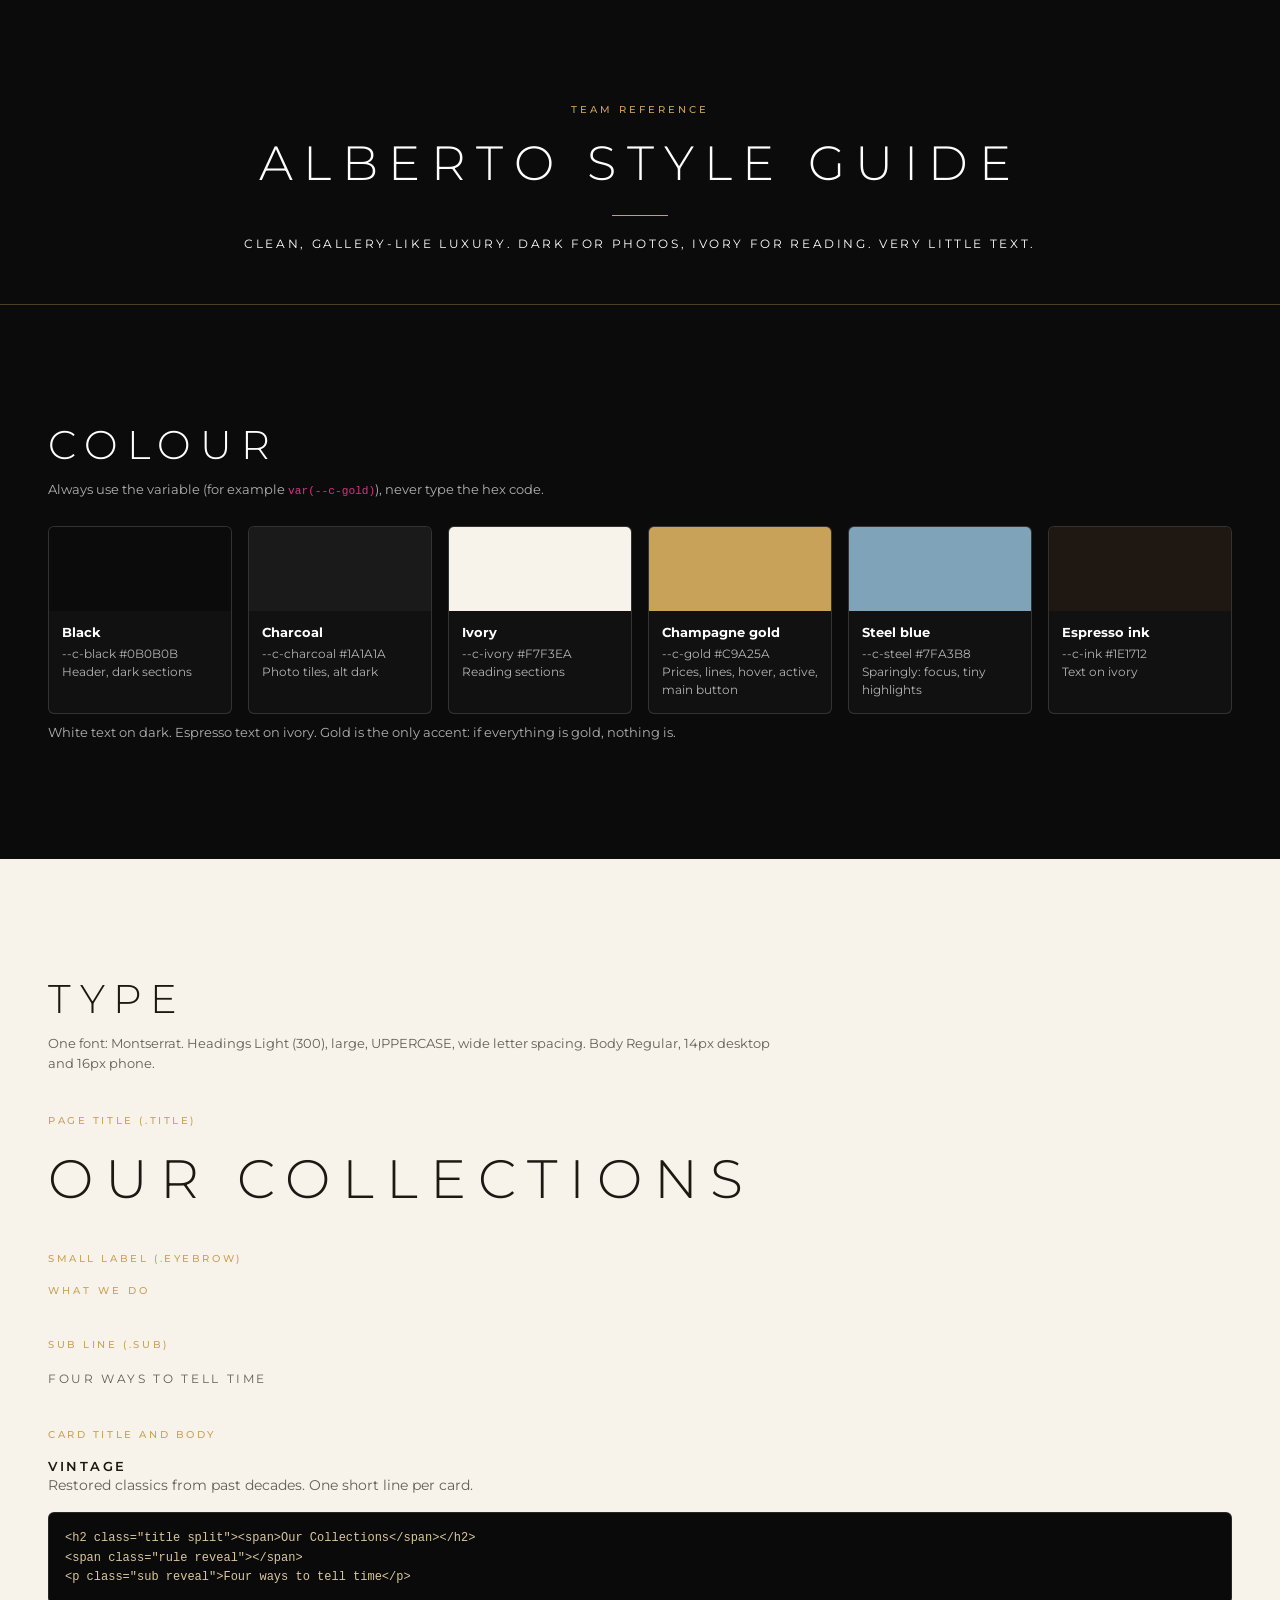
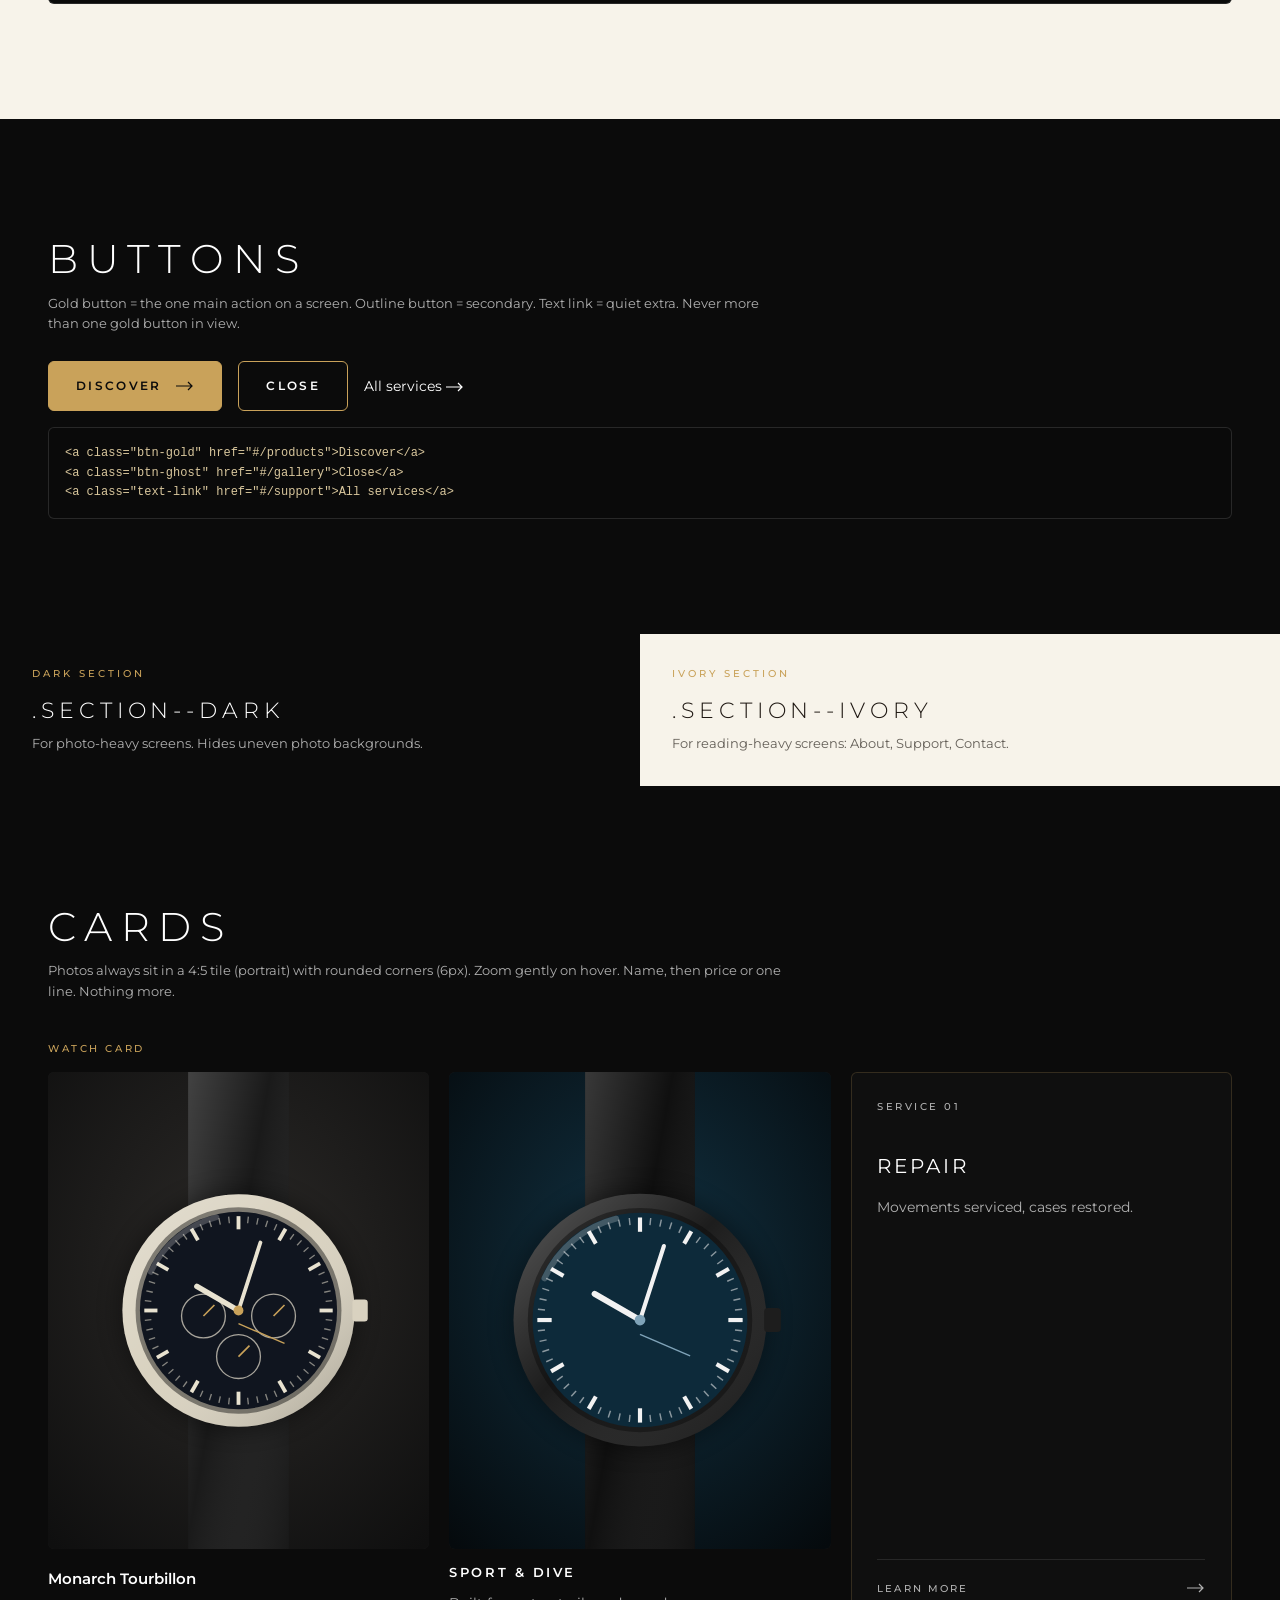
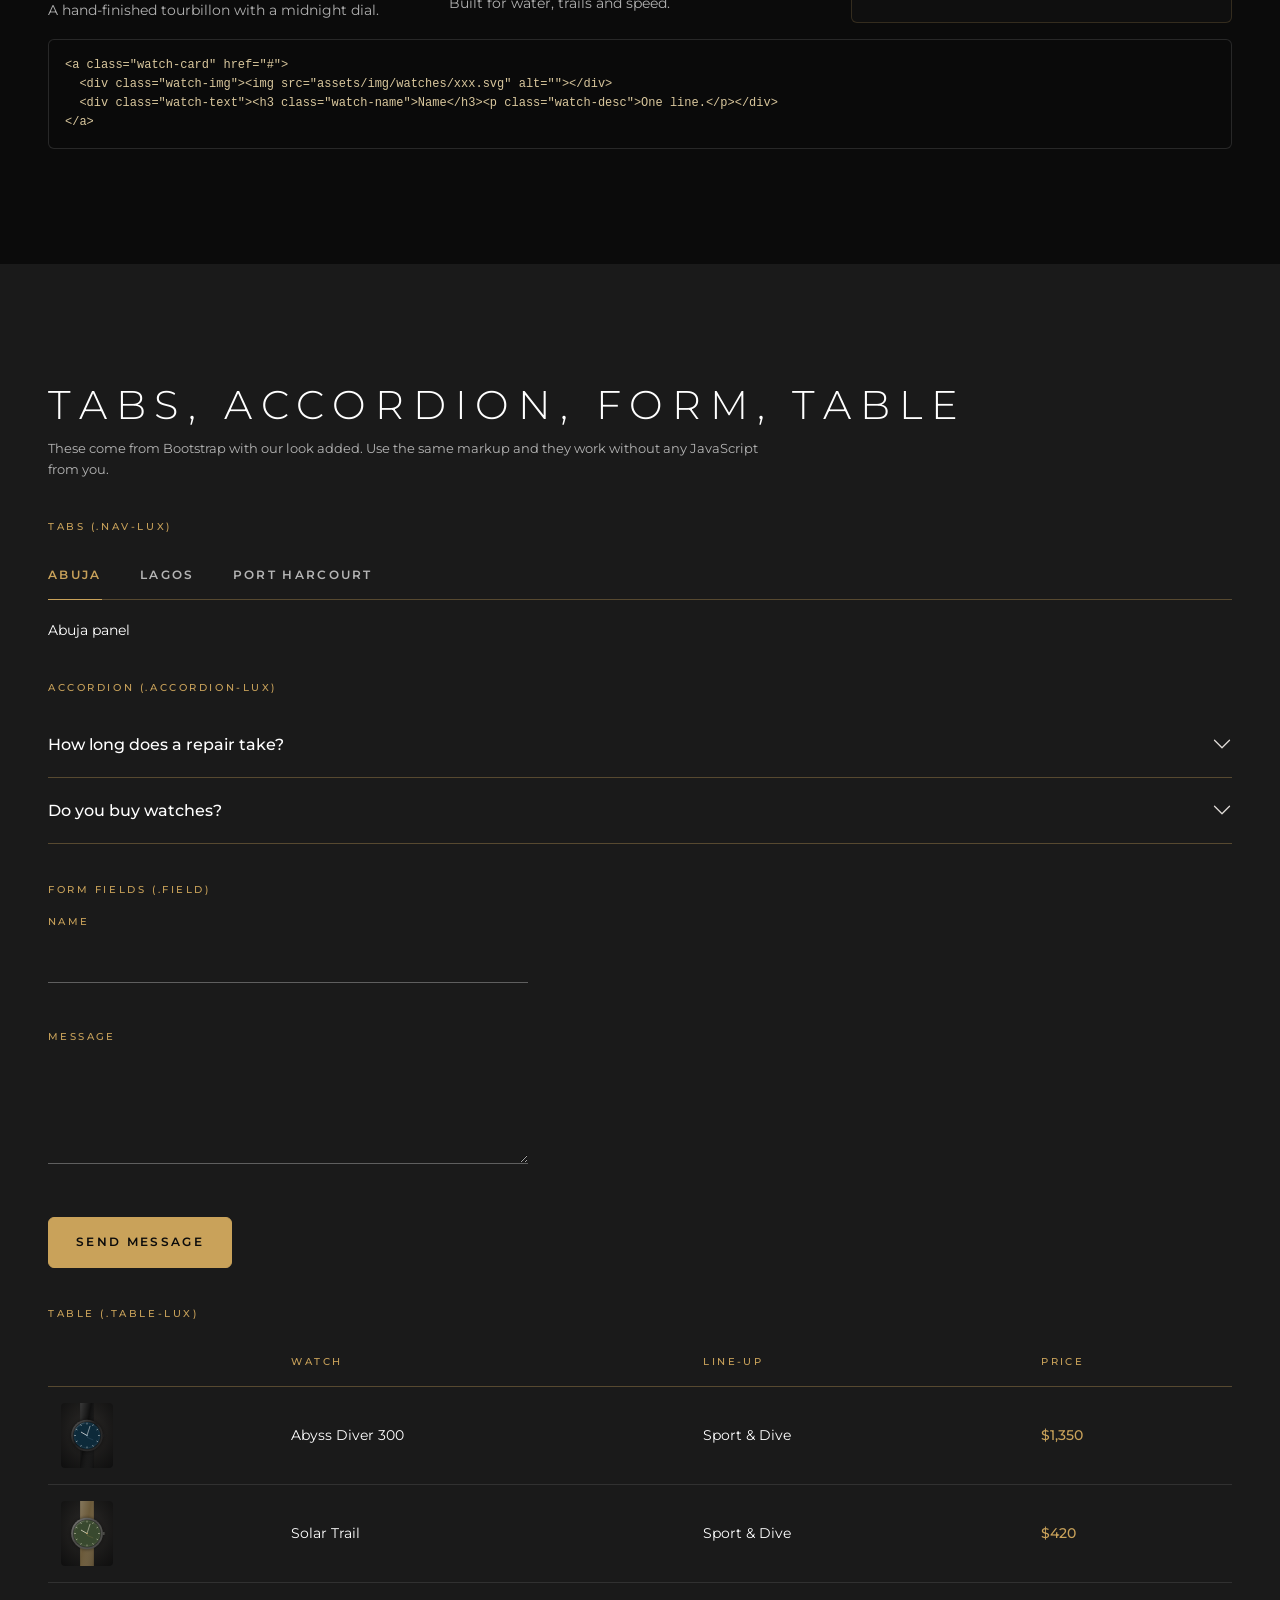
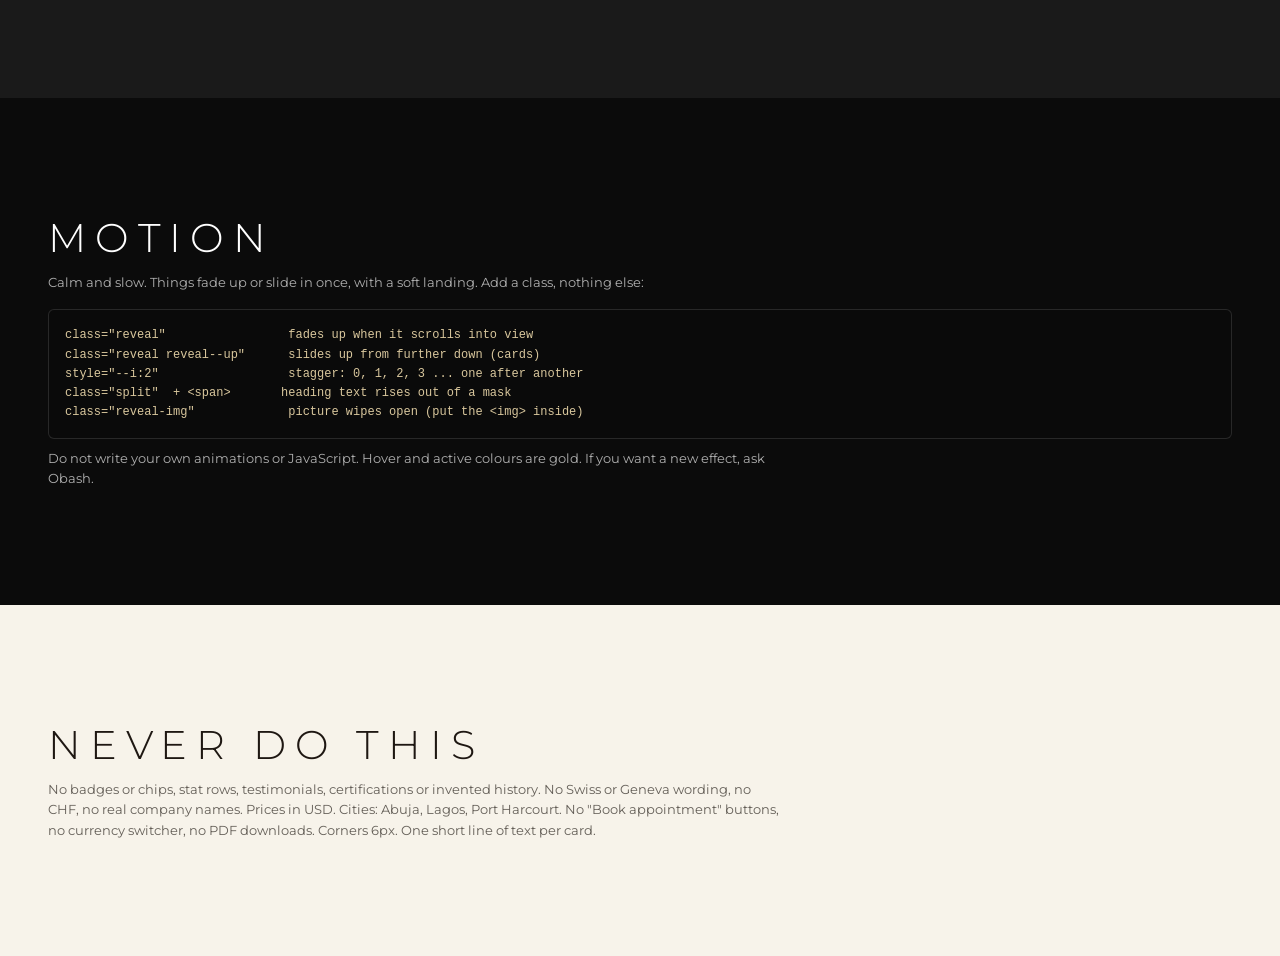
==== docs/style-guide.html @ 1c9dc064 "Alberto Watch Company: Home, shell, shared components, team kit Smart Watches removed; Collections s" ====
<!DOCTYPE html>
<html lang="en">
<head>
  <meta charset="utf-8">
  <meta name="viewport" content="width=device-width, initial-scale=1">
  <title>Alberto Style Guide</title>
  <script>document.documentElement.classList.add('js');</script>
  <link rel="stylesheet" href="../css/vendor.bootstrap.min.css">
  <link rel="stylesheet" href="../css/tokens.css">
  <link rel="stylesheet" href="../css/base.css">
  <link rel="stylesheet" href="../css/shell.css">
  <link rel="stylesheet" href="../css/components.css">
  <link rel="stylesheet" href="../css/home.css">
  <style>
    body { padding: 0; }
    .sg-note { font-size: .8rem; color: var(--c-muted-dark); margin-top: .6rem; max-width: 46rem; }
    .section--ivory .sg-note { color: var(--c-muted-light); }
    .sg-label { font-size: .62rem; letter-spacing: .26em; text-transform: uppercase; color: var(--c-gold); font-weight: 500; margin: 2.4rem 0 1rem; }
    .sg-swatches { display: grid; grid-template-columns: repeat(auto-fill, minmax(170px, 1fr)); gap: 1rem; }
    .sg-sw { border-radius: var(--radius); overflow: hidden; border: 1px solid rgba(255,255,255,.14); background: #111; }
    .sg-sw i { display: block; height: 84px; }
    .sg-sw b { display: block; padding: .7rem .8rem 0; font-size: .8rem; }
    .sg-sw span { display: block; padding: .1rem .8rem .8rem; font-size: .72rem; color: var(--c-muted-dark); }
    .sg-row { display: flex; flex-wrap: wrap; gap: 1rem; align-items: center; }
    .sg-grid3 { display: grid; grid-template-columns: repeat(auto-fit, minmax(240px, 1fr)); gap: 1.25rem; }
    pre { margin: 1rem 0 0; padding: 1rem; background: #0a0a0a; border: 1px solid rgba(255,255,255,.12); border-radius: var(--radius); color: #d9c79d; font-size: .75rem; overflow-x: auto; line-height: 1.6; }
    .sg-two { display: grid; grid-template-columns: 1fr 1fr; gap: 0; }
    @media (max-width: 767.98px) { .sg-two { grid-template-columns: 1fr; } }
    .sg-two > div { padding: 2rem; }
  </style>
</head>
<body>

<section class="page-head">
  <p class="eyebrow">Team reference</p>
  <h1 class="title">Alberto Style Guide</h1>
  <span class="rule"></span>
  <p class="sub">Clean, gallery-like luxury. Dark for photos, ivory for reading. Very little text.</p>
</section>

<!-- COLOUR -->
<section class="section section--dark">
  <div class="wrap">
    <h2 class="title">Colour</h2>
    <p class="sg-note">Always use the variable (for example <code>var(--c-gold)</code>), never type the hex code.</p>
    <div class="sg-swatches" style="margin-top:1.6rem">
      <div class="sg-sw"><i style="background:#0B0B0B"></i><b>Black</b><span>--c-black #0B0B0B<br>Header, dark sections</span></div>
      <div class="sg-sw"><i style="background:#1A1A1A"></i><b>Charcoal</b><span>--c-charcoal #1A1A1A<br>Photo tiles, alt dark</span></div>
      <div class="sg-sw"><i style="background:#F7F3EA"></i><b>Ivory</b><span>--c-ivory #F7F3EA<br>Reading sections</span></div>
      <div class="sg-sw"><i style="background:#C9A25A"></i><b>Champagne gold</b><span>--c-gold #C9A25A<br>Prices, lines, hover, active, main button</span></div>
      <div class="sg-sw"><i style="background:#7FA3B8"></i><b>Steel blue</b><span>--c-steel #7FA3B8<br>Sparingly: focus, tiny highlights</span></div>
      <div class="sg-sw"><i style="background:#1E1712"></i><b>Espresso ink</b><span>--c-ink #1E1712<br>Text on ivory</span></div>
    </div>
    <p class="sg-note">White text on dark. Espresso text on ivory. Gold is the only accent: if everything is gold, nothing is.</p>
  </div>
</section>

<!-- TYPE -->
<section class="section section--ivory">
  <div class="wrap">
    <h2 class="title">Type</h2>
    <p class="sg-note">One font: Montserrat. Headings Light (300), large, UPPERCASE, wide letter spacing. Body Regular, 14px desktop and 16px phone.</p>
    <div class="sg-label">Page title (.title)</div>
    <h1 class="title" style="font-size:clamp(2rem,5vw,3.4rem)">Our Collections</h1>
    <div class="sg-label">Small label (.eyebrow)</div>
    <p class="eyebrow">What we do</p>
    <div class="sg-label">Sub line (.sub)</div>
    <p class="sub" style="margin:0">Four ways to tell time</p>
    <div class="sg-label">Card title and body</div>
    <h3 style="font-size:.8rem;font-weight:600;letter-spacing:.2em;text-transform:uppercase">Vintage</h3>
    <p style="color:var(--c-muted-light)">Restored classics from past decades. One short line per card.</p>
    <pre>&lt;h2 class="title split"&gt;&lt;span&gt;Our Collections&lt;/span&gt;&lt;/h2&gt;
&lt;span class="rule reveal"&gt;&lt;/span&gt;
&lt;p class="sub reveal"&gt;Four ways to tell time&lt;/p&gt;</pre>
  </div>
</section>

<!-- BUTTONS -->
<section class="section section--dark">
  <div class="wrap">
    <h2 class="title">Buttons</h2>
    <p class="sg-note">Gold button = the one main action on a screen. Outline button = secondary. Text link = quiet extra. Never more than one gold button in view.</p>
    <div class="sg-row" style="margin-top:1.6rem">
      <a class="btn-gold" href="#">Discover <svg viewBox="0 0 18 10" fill="none" stroke="currentColor" stroke-width="1.2"><path d="M0 5h16M12 1l4 4-4 4"/></svg></a>
      <a class="btn-ghost" href="#">Close</a>
      <a class="text-link" href="#" style="margin-top:0">All services <svg width="18" height="10" viewBox="0 0 18 10" fill="none" stroke="currentColor" stroke-width="1.2"><path d="M0 5h16M12 1l4 4-4 4"/></svg></a>
    </div>
    <pre>&lt;a class="btn-gold" href="#/products"&gt;Discover&lt;/a&gt;
&lt;a class="btn-ghost" href="#/gallery"&gt;Close&lt;/a&gt;
&lt;a class="text-link" href="#/support"&gt;All services&lt;/a&gt;</pre>
  </div>
</section>

<!-- SECTIONS -->
<section class="section--dark">
  <div class="sg-two">
    <div style="background:var(--c-black)"><p class="eyebrow">Dark section</p><h3 class="title" style="font-size:1.4rem">.section--dark</h3><p class="sg-note">For photo-heavy screens. Hides uneven photo backgrounds.</p></div>
    <div style="background:var(--c-ivory);color:var(--c-ink)"><p class="eyebrow">Ivory section</p><h3 class="title" style="font-size:1.4rem">.section--ivory</h3><p class="sg-note" style="color:var(--c-muted-light)">For reading-heavy screens: About, Support, Contact.</p></div>
  </div>
</section>

<!-- CARDS -->
<section class="section section--dark">
  <div class="wrap">
    <h2 class="title">Cards</h2>
    <p class="sg-note">Photos always sit in a 4:5 tile (portrait) with rounded corners (6px). Zoom gently on hover. Name, then price or one line. Nothing more.</p>
    <div class="sg-label">Watch card</div>
    <div class="sg-grid3">
      <a class="watch-card" href="#"><div class="watch-img"><img src="../assets/img/watches/monarch-tourbillon.svg" alt=""></div><div class="watch-text"><h3 class="watch-name">Monarch Tourbillon</h3><p class="watch-desc">A hand-finished tourbillon with a midnight dial.</p></div></a>
      <a class="coll-card" href="#" style="opacity:1"><div class="coll-img"><img src="../assets/img/collections/sport.svg" alt=""></div><h3>Sport &amp; Dive</h3><p>Built for water, trails and speed.</p></a>
      <a class="svc-card" href="#" style="min-height:0"><div class="svc-top"><span>Service 01</span></div><h3>Repair</h3><p>Movements serviced, cases restored.</p><div class="svc-foot"><span>Learn more</span><svg viewBox="0 0 18 10" fill="none" stroke="currentColor" stroke-width="1.2"><path d="M0 5h16M12 1l4 4-4 4"/></svg></div></a>
    </div>
    <pre>&lt;a class="watch-card" href="#"&gt;
  &lt;div class="watch-img"&gt;&lt;img src="assets/img/watches/xxx.svg" alt=""&gt;&lt;/div&gt;
  &lt;div class="watch-text"&gt;&lt;h3 class="watch-name"&gt;Name&lt;/h3&gt;&lt;p class="watch-desc"&gt;One line.&lt;/p&gt;&lt;/div&gt;
&lt;/a&gt;</pre>
  </div>
</section>

<!-- COMPONENTS -->
<section class="section section--charcoal">
  <div class="wrap">
    <h2 class="title">Tabs, accordion, form, table</h2>
    <p class="sg-note">These come from Bootstrap with our look added. Use the same markup and they work without any JavaScript from you.</p>

    <div class="sg-label">Tabs (.nav-lux)</div>
    <ul class="nav nav-lux" role="tablist">
      <li><button class="nav-link active" data-bs-toggle="tab" data-bs-target="#t1" type="button">Abuja</button></li>
      <li><button class="nav-link" data-bs-toggle="tab" data-bs-target="#t2" type="button">Lagos</button></li>
      <li><button class="nav-link" data-bs-toggle="tab" data-bs-target="#t3" type="button">Port Harcourt</button></li>
    </ul>
    <div class="tab-content" style="padding-top:1.2rem">
      <div class="tab-pane fade show active" id="t1">Abuja panel</div><div class="tab-pane fade" id="t2">Lagos panel</div><div class="tab-pane fade" id="t3">Port Harcourt panel</div>
    </div>

    <div class="sg-label">Accordion (.accordion-lux)</div>
    <div class="accordion accordion-lux" id="faq">
      <div class="accordion-item"><h3 class="accordion-header"><button class="accordion-button collapsed" type="button" data-bs-toggle="collapse" data-bs-target="#q1">How long does a repair take?</button></h3>
        <div id="q1" class="accordion-collapse collapse" data-bs-parent="#faq"><div class="accordion-body">Plain, short answer here.</div></div></div>
      <div class="accordion-item"><h3 class="accordion-header"><button class="accordion-button collapsed" type="button" data-bs-toggle="collapse" data-bs-target="#q2">Do you buy watches?</button></h3>
        <div id="q2" class="accordion-collapse collapse" data-bs-parent="#faq"><div class="accordion-body">Plain, short answer here.</div></div></div>
    </div>

    <div class="sg-label">Form fields (.field)</div>
    <div style="max-width:30rem">
      <div class="field"><label for="sgn">Name</label><input id="sgn" type="text"><span class="error"></span></div>
      <div class="field"><label for="sgm">Message</label><textarea id="sgm"></textarea><span class="error"></span></div>
      <button class="btn-gold" type="button">Send message</button>
    </div>

    <div class="sg-label">Table (.table-lux)</div>
    <table class="table-lux">
      <thead><tr><th></th><th>Watch</th><th>Line-up</th><th>Price</th></tr></thead>
      <tbody>
        <tr><td><img src="../assets/img/watches/abyss-diver-300.svg" alt=""></td><td>Abyss Diver 300</td><td>Sport &amp; Dive</td><td class="price">$1,350</td></tr>
        <tr><td><img src="../assets/img/watches/solar-trail.svg" alt=""></td><td>Solar Trail</td><td>Sport &amp; Dive</td><td class="price">$420</td></tr>
      </tbody>
    </table>
  </div>
</section>

<!-- MOTION -->
<section class="section section--dark">
  <div class="wrap">
    <h2 class="title">Motion</h2>
    <p class="sg-note">Calm and slow. Things fade up or slide in once, with a soft landing. Add a class, nothing else:</p>
    <pre>class="reveal"                 fades up when it scrolls into view
class="reveal reveal--up"      slides up from further down (cards)
style="--i:2"                  stagger: 0, 1, 2, 3 ... one after another
class="split"  + &lt;span&gt;       heading text rises out of a mask
class="reveal-img"             picture wipes open (put the &lt;img&gt; inside)</pre>
    <p class="sg-note">Do not write your own animations or JavaScript. Hover and active colours are gold. If you want a new effect, ask Obash.</p>
  </div>
</section>

<section class="section section--ivory">
  <div class="wrap">
    <h2 class="title">Never do this</h2>
    <p class="sg-note">No badges or chips, stat rows, testimonials, certifications or invented history. No Swiss or Geneva wording, no CHF, no real company names. Prices in USD. Cities: Abuja, Lagos, Port Harcourt. No "Book appointment" buttons, no currency switcher, no PDF downloads. Corners 6px. One short line of text per card.</p>
  </div>
</section>

<script src="../js/vendor/jquery.min.js"></script>
<script src="../js/vendor/bootstrap.bundle.min.js"></script>
<script>
  // reveal-on-scroll so the guide behaves like the site
  document.querySelectorAll('.reveal,.split,.reveal-img').forEach(function (e) { e.classList.add('in'); });
</script>
</body>
</html>
---- css/tokens.css ----
/* ==========================================================
   DESIGN TOKENS  (owner: Obash)
   Change a value here and it changes everywhere.
   ========================================================== */
@font-face {
  font-family: 'Montserrat';
  src: url('../assets/fonts/montserrat-latin-wght-normal.woff2') format('woff2');
  font-weight: 100 900; font-style: normal; font-display: swap;
}
@font-face {
  font-family: 'Montserrat';
  src: url('../assets/fonts/montserrat-latin-wght-italic.woff2') format('woff2');
  font-weight: 100 900; font-style: italic; font-display: swap;
}

:root {
  /* Colour */
  --c-black: #0B0B0B;
  --c-charcoal: #1A1A1A;
  --c-ivory: #F7F3EA;
  --c-ivory-deep: #EFE9DA;
  --c-gold: #C9A25A;        /* primary: prices, hairlines, hover, active, buttons */
  --c-gold-light: #DDBE82;
  --c-steel: #7FA3B8;       /* sparingly: focus and small highlights */
  --c-ink: #1E1712;         /* text on ivory */
  --c-white: #FFFFFF;
  --c-line-dark: rgba(201, 162, 90, .35);
  --c-line-light: rgba(30, 23, 18, .16);
  --c-muted-dark: rgba(255, 255, 255, .68);
  --c-muted-light: rgba(30, 23, 18, .68);

  /* Type */
  --font: 'Montserrat', system-ui, -apple-system, 'Segoe UI', Roboto, sans-serif;
  --fs-h1: clamp(2.25rem, 7vw, 5.5rem);
  --fs-h2: clamp(1.5rem, 3.2vw, 2.5rem);
  --fs-h3: .8rem;
  --track-wide: .22em;

  /* Space and shape */
  --gutter: clamp(1.25rem, 4vw, 3rem);
  --content-w: 1320px;
  --radius: 6px;
  --header-h: 64px;
  --ticker-h: 36px;

  /* Motion */
  --ease: cubic-bezier(.22, .61, .36, 1);
  --ease-out: cubic-bezier(.16, 1, .3, 1);   /* fast start, long soft landing */
  --dur-fast: .2s;
  --dur: .6s;
  --dur-slow: 1s;

  /* Layers */
  --z-header: 1030;
  --z-menu: 1100;
}

@media (max-width: 575.98px) {
  :root { --header-h: 58px; }
}
---- css/base.css ----
/* ==========================================================
   BASE  (owner: Obash) - page defaults, buttons, scroll reveal helpers
   ========================================================== */
*, *::before, *::after { box-sizing: border-box; }
html { -webkit-text-size-adjust: 100%; }
body {
  margin: 0;
  background: var(--c-black);
  color: var(--c-white);
  font-family: var(--font);
  font-weight: 400;
  font-size: 1rem;                    /* 16px on mobile */
  line-height: 1.6;
  padding-top: var(--header-h);
  overflow-x: clip;
  -webkit-font-smoothing: antialiased;
}
@media (min-width: 768px) { body { font-size: .875rem; } }   /* 14px on desktop */
body.menu-open { overflow: hidden; }

a { color: inherit; text-decoration: none; }
img { max-width: 100%; display: block; }
button { font-family: inherit; }
h1, h2, h3, h4, p, ul { margin: 0; padding: 0; }
ul { list-style: none; }
:focus-visible { outline: 2px solid var(--c-steel); outline-offset: 3px; }

#app { min-height: 60vh; }

/* ---- layout helpers ---- */
.wrap { max-width: var(--content-w); margin-inline: auto; }
.section { padding: clamp(4rem, 9vw, 8rem) var(--gutter); position: relative; }
.section--dark { background: var(--c-black); color: var(--c-white); }
.section--charcoal { background: var(--c-charcoal); color: var(--c-white); }
.section--ivory { background: var(--c-ivory); color: var(--c-ink); }

.title {
  font-weight: 300; text-transform: uppercase; letter-spacing: var(--track-wide);
  font-size: var(--fs-h2); line-height: 1.25;
}
.rule { display: block; width: 56px; height: 1px; background: var(--c-gold); margin: 1.4rem auto 0; transform-origin: center; }
.sub { font-size: .75rem; letter-spacing: .22em; text-transform: uppercase; margin-top: 1.1rem; }
.section--ivory .sub { color: var(--c-muted-light); }
.section--dark .sub, .section--charcoal .sub { color: var(--c-muted-dark); }
.center { text-align: center; }

/* ---- buttons ---- */
.btn-gold, .btn-ghost {
  display: inline-flex; align-items: center; gap: .9rem;
  padding: .95rem 1.7rem; border-radius: var(--radius);
  font-size: .72rem; font-weight: 600; letter-spacing: .2em; text-transform: uppercase;
  border: 1px solid var(--c-gold); cursor: pointer;
  transition: background var(--dur-fast) var(--ease), color var(--dur-fast) var(--ease), border-color var(--dur-fast) var(--ease);
}
.btn-gold { background: var(--c-gold); color: var(--c-black); }
.btn-gold:hover { background: var(--c-gold-light); border-color: var(--c-gold-light); color: var(--c-black); }
.btn-ghost { background: transparent; color: var(--c-white); }
.btn-ghost:hover { background: var(--c-gold); color: var(--c-black); }
.btn-gold svg, .btn-ghost svg { width: 18px; height: 10px; transition: transform var(--dur-fast) var(--ease); }
.btn-gold:hover svg, .btn-ghost:hover svg { transform: translateX(5px); }

/* ---- scroll reveal (activated by js/motion.js) ---- */
.js .reveal {
  opacity: 0; transform: translateY(30px);
  transition: opacity var(--dur-slow) var(--ease), transform var(--dur-slow) var(--ease);
  transition-delay: calc(var(--i, 0) * 110ms);
}
.js .reveal.in { opacity: 1; transform: none; }

/* heading text rises out of a mask */
.js .split { display: block; overflow: hidden; padding-bottom: .12em; margin-bottom: -.12em; }
.js .split > span { display: block; transform: translateY(110%); transition: transform 1s var(--ease); transition-delay: calc(var(--i, 0) * 110ms); }
.js .split.in > span { transform: none; }

/* thin gold line draws itself */
.js .rule.reveal { opacity: 1; transform: scaleX(0); transition: transform 1.1s var(--ease) .25s; }
.js .rule.reveal.in { transform: scaleX(1); }

/* image wipes open, then settles (the wrapper is watched, the picture inside is clipped) */
.js .reveal-img img { clip-path: inset(0 0 100% 0); transform: scale(1.2); transition: clip-path 1.2s var(--ease), transform 1.6s var(--ease); transition-delay: calc(var(--i, 0) * 130ms); }
.js .reveal-img.in img { clip-path: inset(0 0 0 0); transform: scale(1); }

@media (prefers-reduced-motion: reduce) {
  *, *::before, *::after { animation: none !important; transition: none !important; scroll-behavior: auto !important; }
  .js .reveal, .js .split > span, .js .reveal-img img, .js .rule.reveal { opacity: 1 !important; transform: none !important; clip-path: none !important; }
}
---- css/shell.css ----
/* ==========================================================
   SHELL  (owner: Obash) - header, hamburger menu, ticker, footer, watch popup
   ========================================================== */

/* ---------- Header ---------- */
.site-header {
  position: fixed; inset: 0 0 auto 0; height: var(--header-h); z-index: var(--z-header);
  display: grid; grid-template-columns: 1fr auto 1fr; align-items: center;
  padding: 0 var(--gutter); background: var(--c-black);
  border-bottom: 1px solid var(--c-line-dark);
}
.scroll-progress {
  position: absolute; left: 0; bottom: -1px; height: 2px; width: 100%;
  background: var(--c-gold); transform: scaleX(var(--p, 0)); transform-origin: 0 50%;
}

.hb {
  justify-self: start; width: 44px; height: 44px; margin-left: -10px; background: none; border: 0; cursor: pointer;
  display: flex; flex-direction: column; justify-content: center; gap: 7px; padding: 0 10px;
}
.hb span { display: block; height: 1px; background: var(--c-white); transition: width var(--dur-fast) var(--ease), background var(--dur-fast); }
.hb span:first-child { width: 24px; }
.hb span:last-child { width: 15px; }
.hb:hover span { background: var(--c-gold); width: 24px; }

.logo { display: flex; align-items: center; gap: .7rem; justify-self: center; color: var(--c-white); }
.logo svg { width: 30px; height: 30px; flex: none; }
.logo-text { display: flex; flex-direction: column; line-height: 1; }
.logo-name { font-weight: 300; font-size: 1.15rem; letter-spacing: .38em; padding-left: .38em; }
.logo-sub { font-size: .5rem; font-weight: 500; letter-spacing: .42em; color: var(--c-gold); margin-top: .45rem; }
@media (max-width: 575.98px) { .logo svg { width: 24px; height: 24px; } .logo-name { font-size: .95rem; } .logo-sub { font-size: .42rem; } }

.hdr-right { justify-self: end; display: flex; align-items: center; gap: clamp(.6rem, 1.6vw, 1.4rem); }
.icon-link { display: grid; place-items: center; width: 34px; height: 34px; color: var(--c-white); transition: color var(--dur-fast); }
.icon-link svg { width: 18px; height: 18px; }
.icon-link:hover, .icon-link.active { color: var(--c-gold); }
@media (max-width: 575.98px) { .icon-link { display: none; } }

.visitors { display: flex; align-items: center; gap: .5rem; font-size: .7rem; letter-spacing: .16em; color: var(--c-gold); font-variant-numeric: tabular-nums; white-space: nowrap; }
.visitors svg { width: 18px; height: 18px; flex: none; }
.visitors-label { text-transform: uppercase; color: var(--c-muted-dark); }
@media (max-width: 767.98px) { .visitors-label { display: none; } }

/* ---------- Hamburger menu ---------- */
.menu { position: fixed; inset: 0; z-index: var(--z-menu); visibility: hidden; transition: visibility 0s linear .5s; }
.menu.is-open { visibility: visible; transition-delay: 0s; }
.menu-backdrop {
  position: absolute; inset: 0; background: rgba(0, 0, 0, .55);
  -webkit-backdrop-filter: blur(7px); backdrop-filter: blur(7px);
  opacity: 0; transition: opacity .5s var(--ease);
}
.menu.is-open .menu-backdrop { opacity: 1; }

.menu-panel {
  position: absolute; inset: 0 auto 0 0; width: 100%; max-width: 100%;
  background: var(--c-white); color: var(--c-ink);
  transform: translateX(-100%); transition: transform .55s var(--ease);
  overflow-y: auto; display: flex; flex-direction: column;
}
.menu.is-open .menu-panel { transform: none; }
@media (min-width: 992px) { .menu-panel { width: 40vw; min-width: 420px; overflow: visible; } }

.menu-close { position: absolute; top: 1.4rem; left: var(--gutter); width: 40px; height: 40px; display: grid; place-items: center; background: none; border: 0; cursor: pointer; color: var(--c-ink); transition: color var(--dur-fast), transform .4s var(--ease); z-index: 2; }
.menu-close svg { width: 22px; height: 22px; }
.menu-close:hover { color: var(--c-gold); transform: rotate(90deg); }

.menu-main { padding: 6.5rem var(--gutter) 2rem; flex: 1; display: flex; flex-direction: column; }
.menu-top {
  display: inline-block; background: none; border: 0; padding: .45rem 0; cursor: pointer; text-align: left; color: var(--c-ink);
  font-size: clamp(1.7rem, 3vw, 2.5rem); font-weight: 300; line-height: 1.25;
  transition: color var(--dur-fast) var(--ease);
}
.menu-top span { background: linear-gradient(var(--c-gold), var(--c-gold)) 0 100% / 0 1px no-repeat; transition: background-size .4s var(--ease); padding-bottom: 3px; }
.menu-item:hover > .menu-top, .menu-item.is-open > .menu-top, .menu-item.has-active > .menu-top { color: var(--c-gold); }
.menu-item:hover > .menu-top span, .menu-item.is-open > .menu-top span { background-size: 100% 1px; }

.menu-list > li { opacity: 0; transform: translateX(-18px); transition: opacity .5s var(--ease), transform .5s var(--ease); }
.menu.is-open .menu-list > li { opacity: 1; transform: none; transition-delay: calc(.12s + var(--i) * .06s); }

.menu-links a { display: inline-block; font-size: 1rem; font-weight: 400; padding: .42rem 0; color: var(--c-ink); transition: color var(--dur-fast), padding-left var(--dur-fast) var(--ease); }
.menu-links a:hover, .menu-links a.active { color: var(--c-gold); }
.menu-links a:hover { padding-left: .35rem; }

/* sub column: mobile = accordion, desktop = slide-out panel */
.menu-sub { max-height: 0; overflow: hidden; transition: max-height .5s var(--ease); }
.menu-item.is-open > .menu-sub { max-height: 640px; }
.menu-sub-inner { padding: .4rem 0 1rem .2rem; }

@media (min-width: 992px) {
  .menu-sub {
    position: absolute; left: 100%; top: 0; bottom: 0; width: min(34vw, 540px);
    max-height: none; overflow-y: auto; background: var(--c-ivory); border-left: 1px solid var(--c-line-light);
    opacity: 0; visibility: hidden; transform: translateX(-36px);
    transition: opacity .45s var(--ease), transform .55s var(--ease), visibility 0s linear .45s;
  }
  .menu-item.is-open > .menu-sub { max-height: none; opacity: 1; visibility: visible; transform: none; transition-delay: 0s; }
  .menu-sub-inner { padding: 6.5rem clamp(1.5rem, 3vw, 3rem) 2rem; }
  .menu-links a { font-size: 1.15rem; font-weight: 300; }
}

/* photo tiles (Collections only) */
.tiles { display: grid; grid-template-columns: repeat(4, minmax(110px, 1fr)); gap: .6rem; overflow-x: auto; padding-bottom: .4rem; margin-bottom: .6rem; scroll-snap-type: x mandatory; }
@media (min-width: 992px) { .tiles { grid-template-columns: 1fr 1fr; overflow: visible; margin-bottom: 1.4rem; } }
.tile { position: relative; display: block; aspect-ratio: 4 / 5; overflow: hidden; border-radius: var(--radius); background: var(--c-charcoal); scroll-snap-align: start; }
.tile img { width: 100%; height: 100%; object-fit: cover; transition: transform .8s var(--ease); }
.tile span {
  position: absolute; left: .5rem; right: .5rem; bottom: .5rem; padding: .55rem .5rem; text-align: center; border-radius: 4px;
  background: rgba(11, 11, 11, .62); -webkit-backdrop-filter: blur(6px); backdrop-filter: blur(6px);
  color: var(--c-white); font-size: .72rem; font-weight: 500; letter-spacing: .14em; text-transform: uppercase;
  transition: background var(--dur-fast), color var(--dur-fast);
}
.tile:hover img { transform: scale(1.07); }
.tile:hover span, .tile.active span { background: var(--c-gold); color: var(--c-black); }

.menu-utility { display: flex; flex-wrap: wrap; gap: 1.4rem; margin-top: auto; padding-top: 2.5rem; border-top: 1px solid var(--c-line-light); }
.menu-utility a { display: flex; align-items: center; gap: .55rem; font-size: .8rem; color: var(--c-ink); transition: color var(--dur-fast); }
.menu-utility a svg { width: 18px; height: 18px; }
.menu-utility a:hover, .menu-utility a.active { color: var(--c-gold); }
.menu-utility { margin-top: 2.5rem; }
@media (min-height: 760px) { .menu-utility { margin-top: auto; } }

/* ---------- Ticker ---------- */
.ticker {
  position: relative; height: var(--ticker-h);          /* sits at the very bottom of the page, under the footer */
  background: var(--c-black); border-top: 1px solid var(--c-line-dark); overflow: hidden; display: flex; align-items: center;
}
.ticker-track { display: flex; width: max-content; animation: ticker 55s linear infinite; will-change: transform; }
.ticker:hover .ticker-track { animation-play-state: paused; }
.ticker-group { display: flex; flex: none; }
.tk-item { display: inline-flex; align-items: center; white-space: nowrap; padding-right: 2rem; font-size: .68rem; font-weight: 500; letter-spacing: .16em; text-transform: uppercase; color: var(--c-gold); font-variant-numeric: tabular-nums; }
.tk-item::after { content: ''; width: 5px; height: 5px; background: currentColor; transform: rotate(45deg); margin-left: 2rem; opacity: .7; }
.tk-label { color: var(--c-muted-dark); margin-right: .6rem; }
@keyframes ticker { to { transform: translateX(-50%); } }

/* ---------- Footer ---------- */
.site-footer { background: var(--c-black); color: var(--c-white); padding: clamp(3.5rem, 7vw, 6rem) var(--gutter) 2rem; border-top: 1px solid var(--c-line-dark); }
.footer-grid { display: grid; grid-template-columns: repeat(4, 1fr) 1.4fr; gap: 2.5rem 2rem; }
@media (max-width: 991.98px) { .footer-grid { grid-template-columns: 1fr 1fr; } .footer-follow { grid-column: 1 / -1; } }
.footer-col h4 { font-size: .8rem; font-weight: 600; letter-spacing: .2em; text-transform: uppercase; margin-bottom: 1.2rem; }
.footer-col a { display: block; padding: .3rem 0; color: var(--c-muted-dark); font-size: .875rem; transition: color var(--dur-fast), padding-left var(--dur-fast) var(--ease); }
.footer-col a:hover, .footer-col a.active { color: var(--c-gold); padding-left: .3rem; }
.footer-follow h4 { display: flex; align-items: center; gap: 1rem; }
.footer-follow h4::after { content: ''; flex: 1; height: 1px; background: var(--c-line-dark); }
.socials { display: flex; gap: 1rem; margin-top: .4rem; }
.socials a { width: 38px; height: 38px; display: grid; place-items: center; border: 1px solid var(--c-line-dark); border-radius: 50%; color: var(--c-white); transition: background var(--dur-fast), color var(--dur-fast), border-color var(--dur-fast); }
.socials a:hover { background: var(--c-gold); color: var(--c-black); border-color: var(--c-gold); }
.socials svg { width: 17px; height: 17px; }
.footer-base { margin-top: clamp(2.5rem, 5vw, 4.5rem); padding-top: 2rem; border-top: 1px solid rgba(255, 255, 255, .14); text-align: center; }
.footer-word { font-weight: 300; font-size: 1.25rem; letter-spacing: .38em; padding-left: .38em; }
.footer-word small { display: block; font-size: .5rem; letter-spacing: .42em; color: var(--c-gold); margin-top: .5rem; font-weight: 500; }
.footer-copy { margin-top: 1.4rem; font-size: .72rem; color: var(--c-muted-dark); letter-spacing: .06em; }

/* ---------- Watch popup (Bootstrap modal, restyled) ---------- */
.watch-modal .modal-content { background: #121212; color: var(--c-white); border: 1px solid var(--c-line-dark); border-radius: var(--radius); overflow: hidden; }
.watch-modal .btn-close { position: absolute; top: 1rem; right: 1rem; z-index: 3; filter: invert(1); opacity: .85; }
.wm-grid { display: grid; grid-template-columns: 1fr; }
@media (min-width: 768px) { .wm-grid { grid-template-columns: 1fr 1fr; } }
.wm-photo { position: relative; background: var(--c-charcoal); aspect-ratio: 4 / 5; }
.wm-photo img { width: 100%; height: 100%; object-fit: cover; }
@media (min-width: 768px) { .wm-photo { aspect-ratio: auto; } .wm-photo img { position: absolute; inset: 0; } }
.wm-body { padding: clamp(1.5rem, 3vw, 2.6rem); display: flex; flex-direction: column; justify-content: center; }
.wm-line { font-size: .68rem; letter-spacing: .24em; text-transform: uppercase; color: var(--c-muted-dark); }
.wm-name { font-weight: 300; font-size: clamp(1.4rem, 2.6vw, 2rem); line-height: 1.25; margin: .6rem 0 .4rem; }
.wm-price { color: var(--c-gold); font-weight: 600; font-size: 1.25rem; }
.wm-desc { margin: 1.2rem 0; color: var(--c-muted-dark); line-height: 1.7; }
.wm-specs { display: grid; grid-template-columns: 1fr 1fr; gap: 1rem 1.2rem; margin: 0 0 1.8rem; padding-top: 1.2rem; border-top: 1px solid var(--c-line-dark); }
.wm-specs dt { font-size: .62rem; letter-spacing: .2em; text-transform: uppercase; color: var(--c-gold); font-weight: 500; }
.wm-specs dd { margin: .15rem 0 0; font-size: .85rem; }
.wm-actions { display: flex; gap: .8rem; flex-wrap: wrap; }
.modal-backdrop.show { opacity: .8; }
---- css/components.css ----
/* ==========================================================
   SHARED COMPONENTS  (owner: Obash)
   Ready-made pieces for every screen. Teammates: use these classes, do not copy-paste your own versions.
   See them live in docs/style-guide.html
   ========================================================== */

/* ---------- Page head: the title block at the top of every screen except Home ---------- */
.page-head { padding: clamp(3.5rem, 8vw, 6.5rem) var(--gutter) clamp(2.2rem, 4vw, 3.4rem); text-align: center; background: var(--c-black); color: var(--c-white); border-bottom: 1px solid var(--c-line-dark); }
.page-head .title { font-size: clamp(1.8rem, 4vw, 3rem); }

/* ---------- Tabs (Bootstrap .nav) ----------
   <ul class="nav nav-lux"><li><button class="nav-link active" data-bs-toggle="tab" data-bs-target="#a">Abuja</button></li>... */
.nav-lux { display: flex; flex-wrap: wrap; gap: .2rem clamp(1.2rem, 3vw, 2.4rem); padding: 0; margin: 0; list-style: none; border-bottom: 1px solid var(--c-line-dark); }
.nav-lux .nav-link { position: relative; background: none; border: 0; border-radius: 0; padding: .95rem 0; color: var(--c-muted-dark); font-size: .72rem; font-weight: 600; letter-spacing: .2em; text-transform: uppercase; transition: color var(--dur-fast); }
.nav-lux .nav-link::after { content: ''; position: absolute; left: 0; right: 0; bottom: -1px; height: 1px; background: var(--c-gold); transform: scaleX(0); transform-origin: 0 50%; transition: transform .4s var(--ease); }
.nav-lux .nav-link:hover, .nav-lux .nav-link.active { color: var(--c-gold); background: none; }
.nav-lux .nav-link:hover::after, .nav-lux .nav-link.active::after { transform: scaleX(1); }

/* ---------- Accordion (Bootstrap) ----------
   <div class="accordion accordion-lux" id="faq"> ...standard Bootstrap accordion markup... */
.accordion-lux { --bs-accordion-bg: transparent; --bs-accordion-border-color: transparent; --bs-accordion-btn-bg: transparent; --bs-accordion-active-bg: transparent; --bs-accordion-btn-focus-box-shadow: none; }
.accordion-lux .accordion-item { background: transparent; border: 0; border-bottom: 1px solid var(--c-line-dark); color: inherit; border-radius: 0; }
.accordion-lux .accordion-button { background: transparent; color: inherit; box-shadow: none; padding: 1.4rem 0; font-size: 1rem; font-weight: 500; transition: color var(--dur-fast); }
.accordion-lux .accordion-button:hover, .accordion-lux .accordion-button:not(.collapsed) { color: var(--c-gold); }
.accordion-lux .accordion-button::after { filter: invert(1); }
.accordion-lux .accordion-body { padding: 0 0 1.6rem; color: var(--c-muted-dark); line-height: 1.8; }

/* ---------- Form fields ----------
   <div class="field"><label for="n">Name</label><input id="n" type="text"><span class="error"></span></div> */
.field { display: block; margin-bottom: 1.5rem; }
.field label { display: block; margin-bottom: .45rem; font-size: .62rem; font-weight: 500; letter-spacing: .24em; text-transform: uppercase; color: var(--c-gold); }
.field input, .field textarea, .field select { width: 100%; padding: .7rem 0; background: transparent; color: inherit; font: inherit; border: 0; border-radius: 0; border-bottom: 1px solid rgba(255, 255, 255, .3); transition: border-color .3s; }
.field input:focus, .field textarea:focus, .field select:focus { outline: 0; border-bottom-color: var(--c-gold); }
.field textarea { min-height: 7rem; resize: vertical; }
.field .error { display: block; min-height: 1.1rem; margin-top: .3rem; font-size: .75rem; color: #E58B7B; }
.section--ivory .field input, .section--ivory .field textarea, .section--ivory .field select { border-bottom-color: var(--c-line-light); }

/* ---------- Table (Price List) ---------- */
.table-lux { width: 100%; border-collapse: collapse; }
.table-lux th { padding: 1rem .8rem; text-align: left; font-size: .62rem; font-weight: 500; letter-spacing: .24em; text-transform: uppercase; color: var(--c-gold); border-bottom: 1px solid var(--c-line-dark); }
.table-lux td { padding: 1rem .8rem; vertical-align: middle; border-bottom: 1px solid rgba(255, 255, 255, .1); }
.table-lux tbody tr { transition: background var(--dur-fast); cursor: pointer; }
.table-lux tbody tr:hover { background: rgba(201, 162, 90, .08); }
.table-lux img { width: 52px; height: 65px; object-fit: cover; border-radius: 4px; }
.table-lux .price { color: var(--c-gold); font-weight: 500; white-space: nowrap; }

/* ---------- Checkbox / range (filters) ---------- */
.check-lux .form-check-input { background-color: transparent; border-color: rgba(255, 255, 255, .4); }
.check-lux .form-check-input:checked { background-color: var(--c-gold); border-color: var(--c-gold); }
.check-lux .form-check-input:focus { box-shadow: 0 0 0 .2rem rgba(127, 163, 184, .35); }
input[type="range"] { accent-color: var(--c-gold); }
---- css/home.css ----
/* ==========================================================
   HOME  (owner: Obash)
   ========================================================== */

/* ---------- Stage: ONE video behind the hero and the collections ---------- */
.stage { position: relative; background: var(--c-black); --stage-h: max(540px, calc(100svh - var(--header-h))); }
.stage-media { position: sticky; top: var(--header-h); height: var(--stage-h); margin-bottom: calc(var(--stage-h) * -1); overflow: hidden; z-index: 0; }
.hero-poster { position: absolute; inset: 0; background: url('../assets/img/misc/hero-poster.svg') center / cover no-repeat; }
.hero-video { position: absolute; inset: 0; width: 100%; height: 100%; object-fit: cover; opacity: 0; transition: opacity 1.2s var(--ease); }
.hero-video.is-playing { opacity: 1; }
.hero-overlay { position: absolute; inset: 0; background: linear-gradient(180deg, rgba(0,0,0,.6) 0%, rgba(0,0,0,.38) 45%, rgba(0,0,0,.82) 100%); }
.stage-dim { position: absolute; inset: 0; background: #000; opacity: 0; will-change: opacity; }   /* js/motion.js raises this while you scroll */

/* ---------- 1. Hero ---------- */
.hero { position: relative; z-index: 1; height: var(--stage-h); display: grid; place-items: center; text-align: center; }
.hero-content { position: relative; padding: 0 var(--gutter); max-width: 980px; will-change: transform, opacity; }
.hero-title { font-weight: 300; font-size: var(--fs-h1); text-transform: uppercase; line-height: 1.1; letter-spacing: .2em; padding-left: .2em;
  animation: heroTitle 1.8s var(--ease) .15s both; }
.hero-text { margin: 1.8rem auto 0; max-width: 34rem; font-size: .85rem; letter-spacing: .26em; text-transform: uppercase; color: rgba(255,255,255,.85); line-height: 1.9;
  animation: fadeUp 1.2s var(--ease) .9s both; }
@keyframes heroTitle { from { opacity: 0; letter-spacing: .55em; filter: blur(8px); } to { opacity: 1; letter-spacing: .2em; filter: blur(0); } }
@keyframes fadeUp { from { opacity: 0; transform: translateY(22px); } to { opacity: 1; transform: none; } }
@media (max-width: 575.98px) {
  .hero-title { letter-spacing: .1em; padding-left: .1em; }
  @keyframes heroTitle { from { opacity: 0; letter-spacing: .35em; filter: blur(8px); } to { opacity: 1; letter-spacing: .1em; filter: blur(0); } }
  .hero-text { letter-spacing: .16em; font-size: .75rem; }
}
.hero-cue { position: absolute; left: 50%; bottom: 1.6rem; width: 1px; height: 54px; background: rgba(255,255,255,.25); overflow: hidden; animation: fadeUp 1s var(--ease) 1.6s backwards; }
.hero-cue::after { content: ''; position: absolute; left: 0; top: 0; width: 1px; height: 40%; background: var(--c-gold); animation: cue 2.2s var(--ease) infinite; }
@keyframes cue { from { transform: translateY(-100%); } to { transform: translateY(260%); } }

/* ---------- 2. Our Collections: pinned scroll scene on the dimmed video ---------- */
.collections { position: relative; z-index: 1; background: transparent; color: var(--c-white); height: calc(var(--stage-h) + 80vh); }
.collections-pin { position: sticky; top: var(--header-h); height: var(--stage-h); display: flex; align-items: center; padding: 0 var(--gutter); }
.collections-pin .wrap { width: 100%; }
.collections .sub { color: var(--c-muted-dark); }
.collections-grid { display: grid; grid-template-columns: repeat(3, 1fr); gap: clamp(1rem, 2vw, 1.75rem); margin: clamp(1.8rem, 4vh, 3rem) auto 0;
  max-width: calc((var(--stage-h) - 340px) * .8 * 3 + 3.5rem); }
.coll-card { display: block; }
.coll-img { aspect-ratio: 4 / 5; overflow: hidden; background: var(--c-charcoal); border-radius: var(--radius); }
.coll-img img { width: 100%; height: 100%; object-fit: cover; transition: transform 1.1s var(--ease); }
.coll-card:hover .coll-img img { transform: scale(1.07); }
.coll-card h3 { position: relative; display: inline-block; margin-top: 1rem; font-size: var(--fs-h3); font-weight: 600; letter-spacing: .2em; text-transform: uppercase; padding-bottom: .5rem; }
.coll-card h3::after { content: ''; position: absolute; left: 0; bottom: 0; width: 100%; height: 1px; background: var(--c-gold); transform: scaleX(0); transform-origin: 0 50%; transition: transform .6s var(--ease); }
.coll-card:hover h3 { color: var(--c-gold); }
.coll-card:hover h3::after { transform: scaleX(1); }
.coll-card p { margin-top: .3rem; font-size: .85rem; color: var(--c-muted-dark); }
/* start hidden; js/motion.js sets opacity + position from the scroll position */
.js .collections [data-scene-head], .js .collections [data-scene-card] { opacity: 0; }
/* pinned (desktop): step 2 is a timed animation, not scroll-scrubbed. JS only flips the final values. */
.collections.is-pinned [data-scene-head] { transition: transform .9s var(--ease-out, cubic-bezier(.22, 1, .36, 1)); }
.collections.is-pinned [data-scene-card] { transition: opacity .8s var(--ease-out, cubic-bezier(.22, 1, .36, 1)), transform .9s var(--ease-out, cubic-bezier(.22, 1, .36, 1)); transition-delay: calc(var(--ci, 0) * .12s); }

/* short or narrow screens: no pinning, the same animation just follows each item as it scrolls into view */
@media (max-width: 991.98px), (max-height: 639.98px) {
  .collections { height: auto; padding: clamp(4rem, 10vh, 7rem) var(--gutter); }
  .collections-pin { position: static; height: auto; display: block; padding: 0; }
  .collections-grid { grid-template-columns: repeat(2, 1fr); max-width: none; }
  .coll-card:last-child:nth-child(odd) { grid-column: 1 / -1; width: calc(50% - .5rem); margin: 0 auto; }
}
@media (max-width: 419.98px) { .collections-grid { grid-template-columns: 1fr; } .coll-card:last-child:nth-child(odd) { width: auto; } }

/* ---------- 3. Featured Watches: carousel ---------- */
.featured-grid { display: grid; grid-template-columns: minmax(250px, 26%) minmax(0, 1fr); gap: clamp(2rem, 5vw, 4.5rem); align-items: start; }
.featured-title { font-weight: 300; font-size: clamp(2rem, 3.2vw, 3rem); line-height: 1.12; letter-spacing: .04em; text-transform: uppercase; }
.featured-title em { font-style: italic; display: block; }
.featured-line { display: block; width: 48px; height: 1px; background: var(--c-gold); margin-top: 1.6rem; }

.carousel { --gap: clamp(1rem, 2vw, 1.75rem); display: flex; gap: var(--gap); overflow-x: auto; scroll-snap-type: x mandatory; scrollbar-width: none; overscroll-behavior-x: contain; }
.carousel::-webkit-scrollbar { display: none; }
.fcard { flex: 0 0 calc((100% - 3 * var(--gap)) / 3.25); scroll-snap-align: start; min-width: 0; }
.watch-card { display: block; color: inherit; }
.watch-img { aspect-ratio: 4 / 5; overflow: hidden; background: var(--c-charcoal); border-radius: var(--radius); }
.watch-img img { width: 100%; height: 100%; object-fit: cover; transition: transform 1.1s var(--ease); }
.watch-card:hover .watch-img img { transform: scale(1.06); }
.watch-name { margin-top: 1.2rem; font-size: .95rem; font-weight: 600; line-height: 1.4; display: inline-block; background: linear-gradient(var(--c-gold), var(--c-gold)) 0 100% / 0 1px no-repeat; transition: background-size .5s var(--ease); }
.watch-card:hover .watch-name { background-size: 100% 1px; }
.watch-desc { margin-top: .55rem; color: var(--c-muted-dark); font-size: .85rem; line-height: 1.7; }

/* one-time load: the picture fades in, then the text fades up beneath it */
.js .reveal-seq .watch-img { opacity: 0; transform: scale(1.04); transition: opacity 1.2s var(--ease), transform 1.6s var(--ease); transition-delay: calc(var(--i, 0) * 140ms); }
.js .reveal-seq.in .watch-img { opacity: 1; transform: none; }
.js .reveal-seq .watch-text { opacity: 0; transform: translateY(26px); transition: opacity 1s var(--ease), transform 1s var(--ease); transition-delay: calc(var(--i, 0) * 140ms + 550ms); }
.js .reveal-seq.in .watch-text { opacity: 1; transform: none; }

.featured-foot { display: flex; justify-content: space-between; align-items: center; gap: 1rem; margin-top: clamp(1.6rem, 3vw, 2.6rem); }
.car-arrows { display: flex; gap: .7rem; }
.car-btn { width: 46px; height: 46px; display: grid; place-items: center; border-radius: 50%; background: transparent; color: var(--c-white); border: 1px solid var(--c-line-dark); cursor: pointer; transition: background var(--dur-fast), color var(--dur-fast), border-color var(--dur-fast), opacity var(--dur-fast); }
.car-btn svg { width: 18px; height: 10px; }
.car-btn:hover:not(:disabled) { background: var(--c-gold); color: var(--c-black); border-color: var(--c-gold); }
.car-btn:disabled { opacity: .3; cursor: default; }

@media (max-width: 991.98px) {
  .featured-grid { grid-template-columns: minmax(0, 1fr); gap: 2rem; }
  .carousel { margin-inline: calc(var(--gutter) * -1); padding-inline: var(--gutter); scroll-padding-inline: var(--gutter); }
  .fcard { flex-basis: calc((100% - 2 * var(--gap)) / 2.3); }
}
@media (max-width: 575.98px) { .fcard { flex-basis: 74%; } }

/* ---------- 4. Services (dark) ---------- */
.services-head { display: grid; grid-template-columns: 1fr 1fr; gap: 1.5rem 4rem; align-items: end; padding-bottom: clamp(1.6rem, 3vw, 2.4rem); border-bottom: 1px solid var(--c-line-dark); }
.eyebrow { font-size: .62rem; font-weight: 500; letter-spacing: .3em; text-transform: uppercase; color: var(--c-gold); margin-bottom: .9rem; }
.services-intro { justify-self: end; max-width: 30rem; color: var(--c-muted-dark); font-size: .9rem; line-height: 1.8; }
@media (max-width: 767.98px) { .services-head { grid-template-columns: 1fr; } .services-intro { justify-self: start; } }

.svc-grid { display: grid; grid-template-columns: repeat(4, 1fr); gap: 1.25rem; margin-top: clamp(2rem, 4vw, 3rem); }
@media (max-width: 1099.98px) { .svc-grid { grid-template-columns: repeat(2, 1fr); } }
@media (max-width: 575.98px) { .svc-grid { grid-template-columns: 1fr; } }
.svc-card { display: flex; flex-direction: column; min-height: 340px; padding: clamp(1.3rem, 2vw, 1.8rem); background: #0F0F0F; border: 1px solid rgba(201, 162, 90, .2); border-radius: var(--radius); }
.svc-card:hover { transition-property: border-color, background; }
.js .reveal.svc-card.in:hover { transform: translateY(-6px); transition: border-color .4s var(--ease), background .4s var(--ease), transform .45s var(--ease); transition-delay: 0s; }
.svc-card:hover { border-color: var(--c-gold); background: #141210; }
.svc-top { display: flex; justify-content: space-between; align-items: center; font-size: .6rem; font-weight: 500; letter-spacing: .26em; text-transform: uppercase; color: var(--c-muted-dark); }
.svc-top svg { width: 21px; height: 21px; color: var(--c-gold); }
.svc-card h3 { margin-top: 2.4rem; font-size: clamp(1.15rem, 1.6vw, 1.4rem); font-weight: 400; letter-spacing: .14em; text-transform: uppercase; line-height: 1.3; }
.svc-card p { margin-top: 1rem; color: var(--c-muted-dark); font-size: .9rem; line-height: 1.75; }
.svc-foot { margin-top: auto; padding-top: 1.3rem; display: flex; justify-content: space-between; align-items: center; font-size: .6rem; font-weight: 500; letter-spacing: .22em; text-transform: uppercase; color: var(--c-muted-dark); border-top: 1px solid rgba(255, 255, 255, .1); transition: color .3s; }
.svc-card p + .svc-foot { margin-top: auto; }
.svc-card > p { margin-bottom: 1.6rem; }
.svc-foot svg { width: 18px; height: 10px; transition: transform .3s var(--ease); }
.svc-card:hover .svc-foot { color: var(--c-gold); }
.svc-card:hover .svc-foot svg { transform: translateX(5px); }

/* ---------- 5. Window (transparent section; background stays put while page scrolls) ---------- */
.window { position: relative; height: clamp(320px, 75vh, 780px); clip-path: inset(0); background: var(--c-black); }
.window-bg { position: fixed; inset: 0; background: linear-gradient(rgba(0,0,0,.18), rgba(0,0,0,.18)), url('../assets/img/misc/backdrop.svg') center / cover no-repeat; }

/* ---------- 6. Gallery teaser ---------- */
.parallax-img { position: absolute; left: 0; top: -9%; width: 100%; height: 118%; object-fit: cover; will-change: transform; }
.js .reveal-img img.parallax-img { transform: none; transition: clip-path 1.2s var(--ease), filter .6s var(--ease); transition-delay: calc(var(--i, 0) * 130ms), 0s; }
.js .reveal-img.in img.parallax-img { transform: none; }
.gallery-tiles { display: grid; grid-template-columns: repeat(3, 1fr); gap: clamp(.8rem, 1.6vw, 1.4rem); margin-top: clamp(2.5rem, 5vw, 4rem); }
.g-tile { position: relative; display: block; aspect-ratio: 4 / 5; overflow: hidden; border-radius: var(--radius); background: var(--c-charcoal); }
.g-tile:hover .parallax-img { filter: brightness(1.12); }
.g-tile:nth-child(2) { margin-top: clamp(1.5rem, 5vw, 4rem); }
.g-tile::after { content: ''; position: absolute; inset: 0; border: 1px solid transparent; border-radius: var(--radius); transition: border-color .4s var(--ease); pointer-events: none; }
.g-tile:hover::after { border-color: var(--c-gold); }
.gallery-cta { display: flex; justify-content: center; margin-top: clamp(2.5rem, 5vw, 4rem); }
@media (max-width: 767.98px) {
  .gallery-tiles { display: flex; overflow-x: auto; scroll-snap-type: x mandatory; margin-inline: calc(var(--gutter) * -1); padding-inline: var(--gutter); scrollbar-width: none; }
  .gallery-tiles::-webkit-scrollbar { display: none; }
  .g-tile { flex: 0 0 72%; scroll-snap-align: start; }
  .g-tile:nth-child(2) { margin-top: 0; }
}

/* placeholder for screens that are not built yet */
.soon { min-height: 60vh; display: grid; place-items: center; text-align: center; padding: 6rem var(--gutter); }
.soon p { margin-top: 1rem; color: var(--c-muted-dark); }
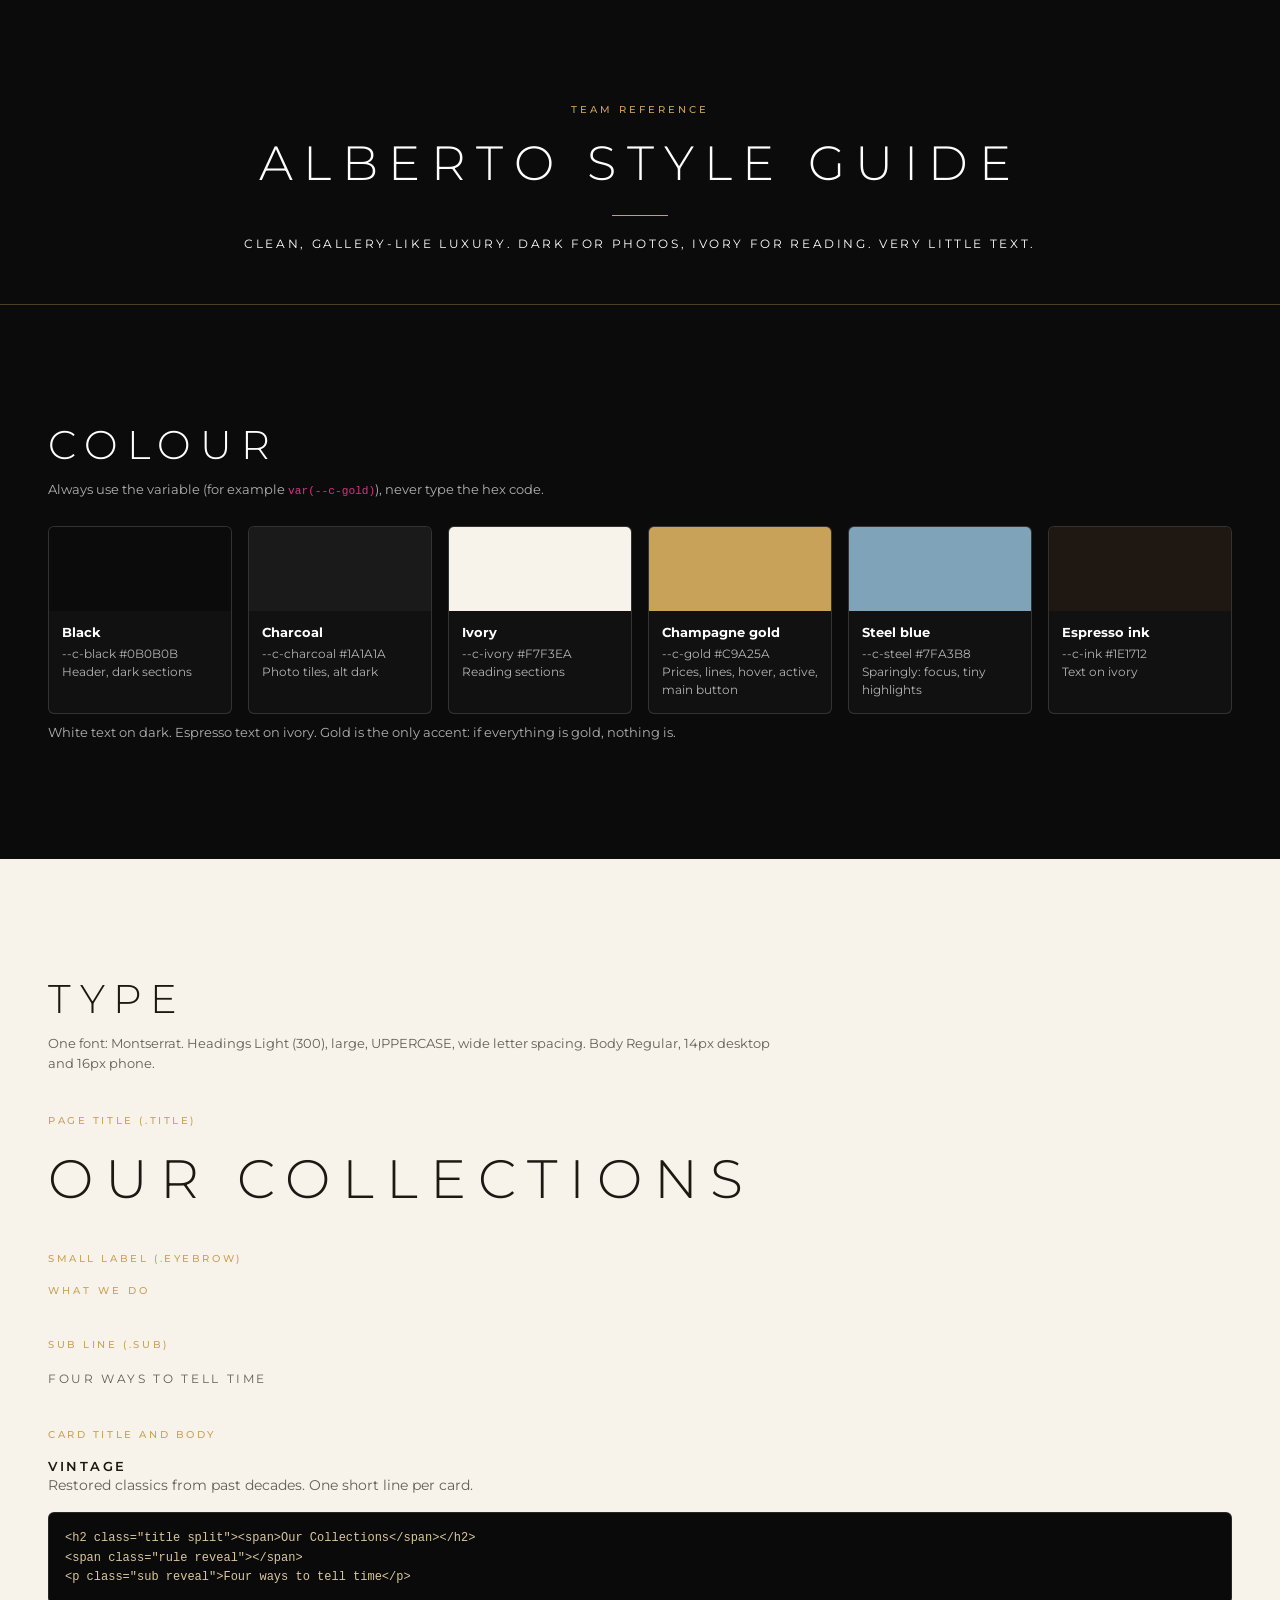
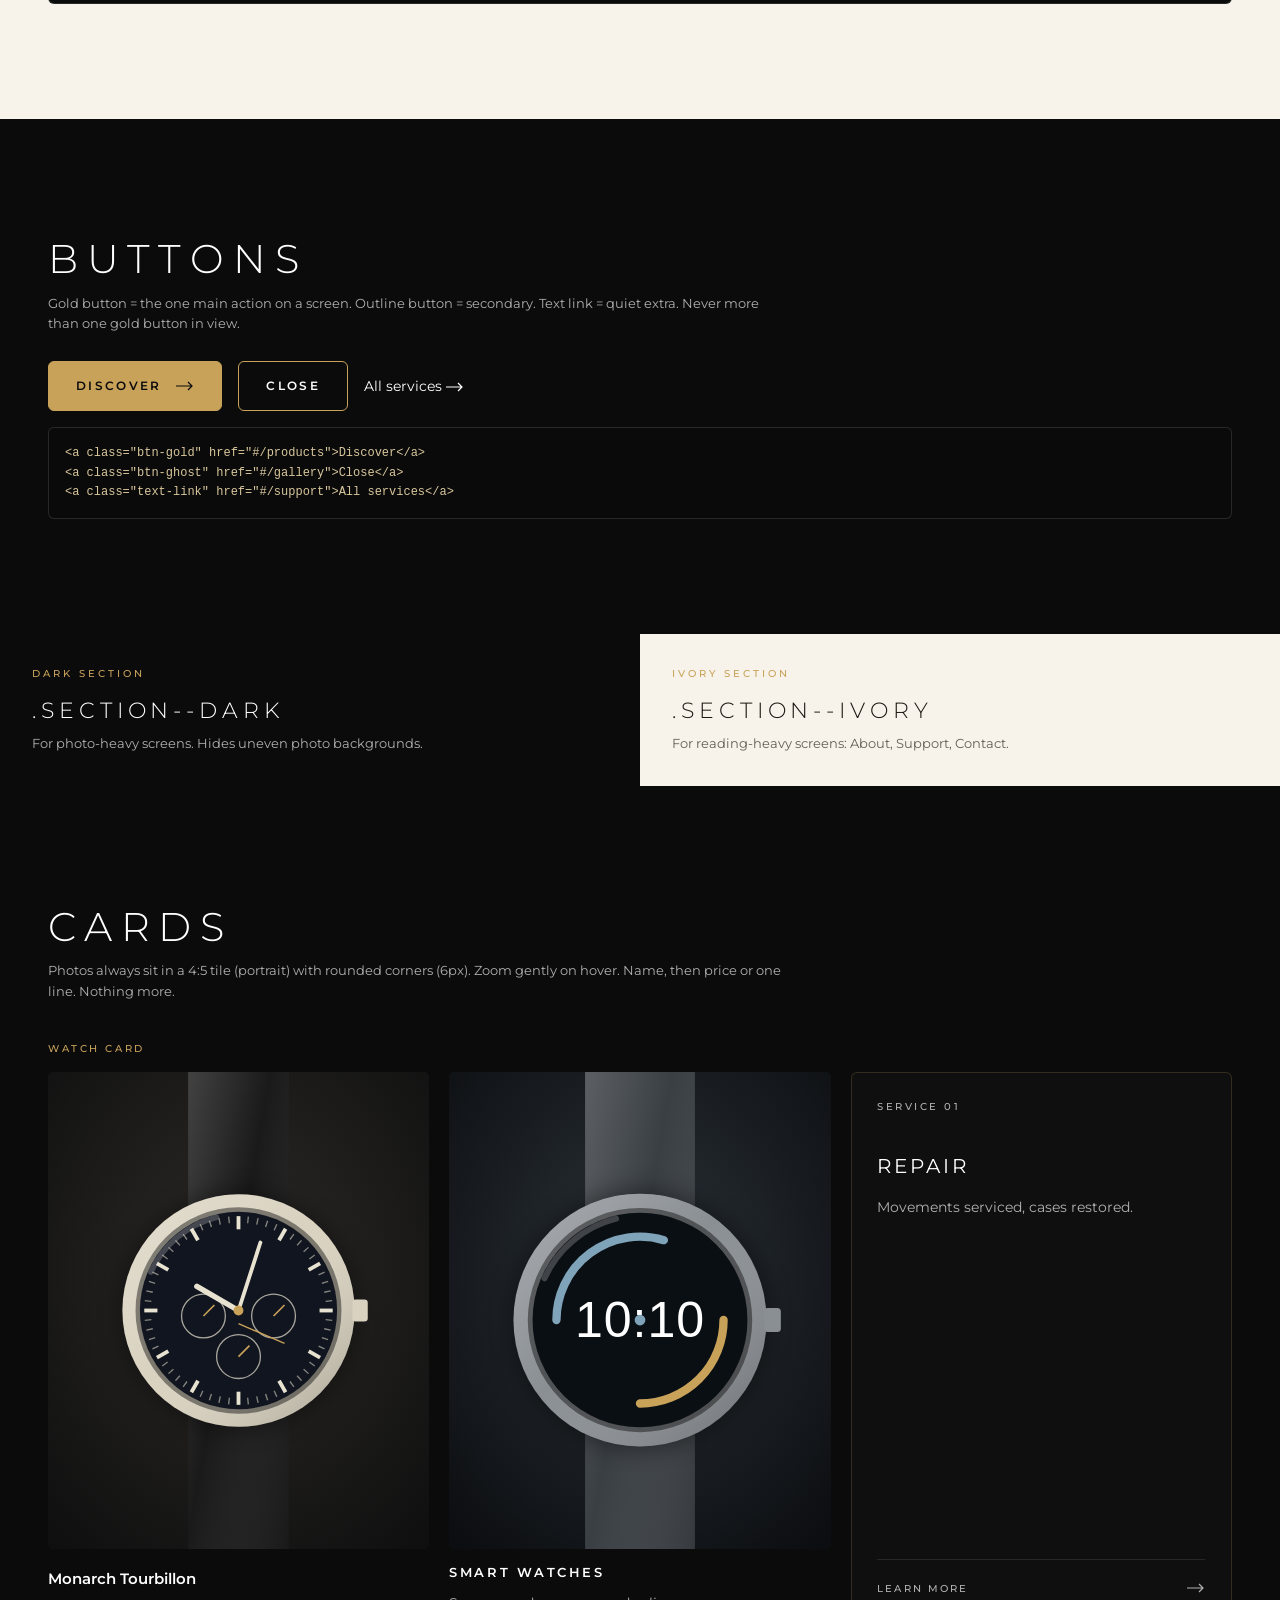
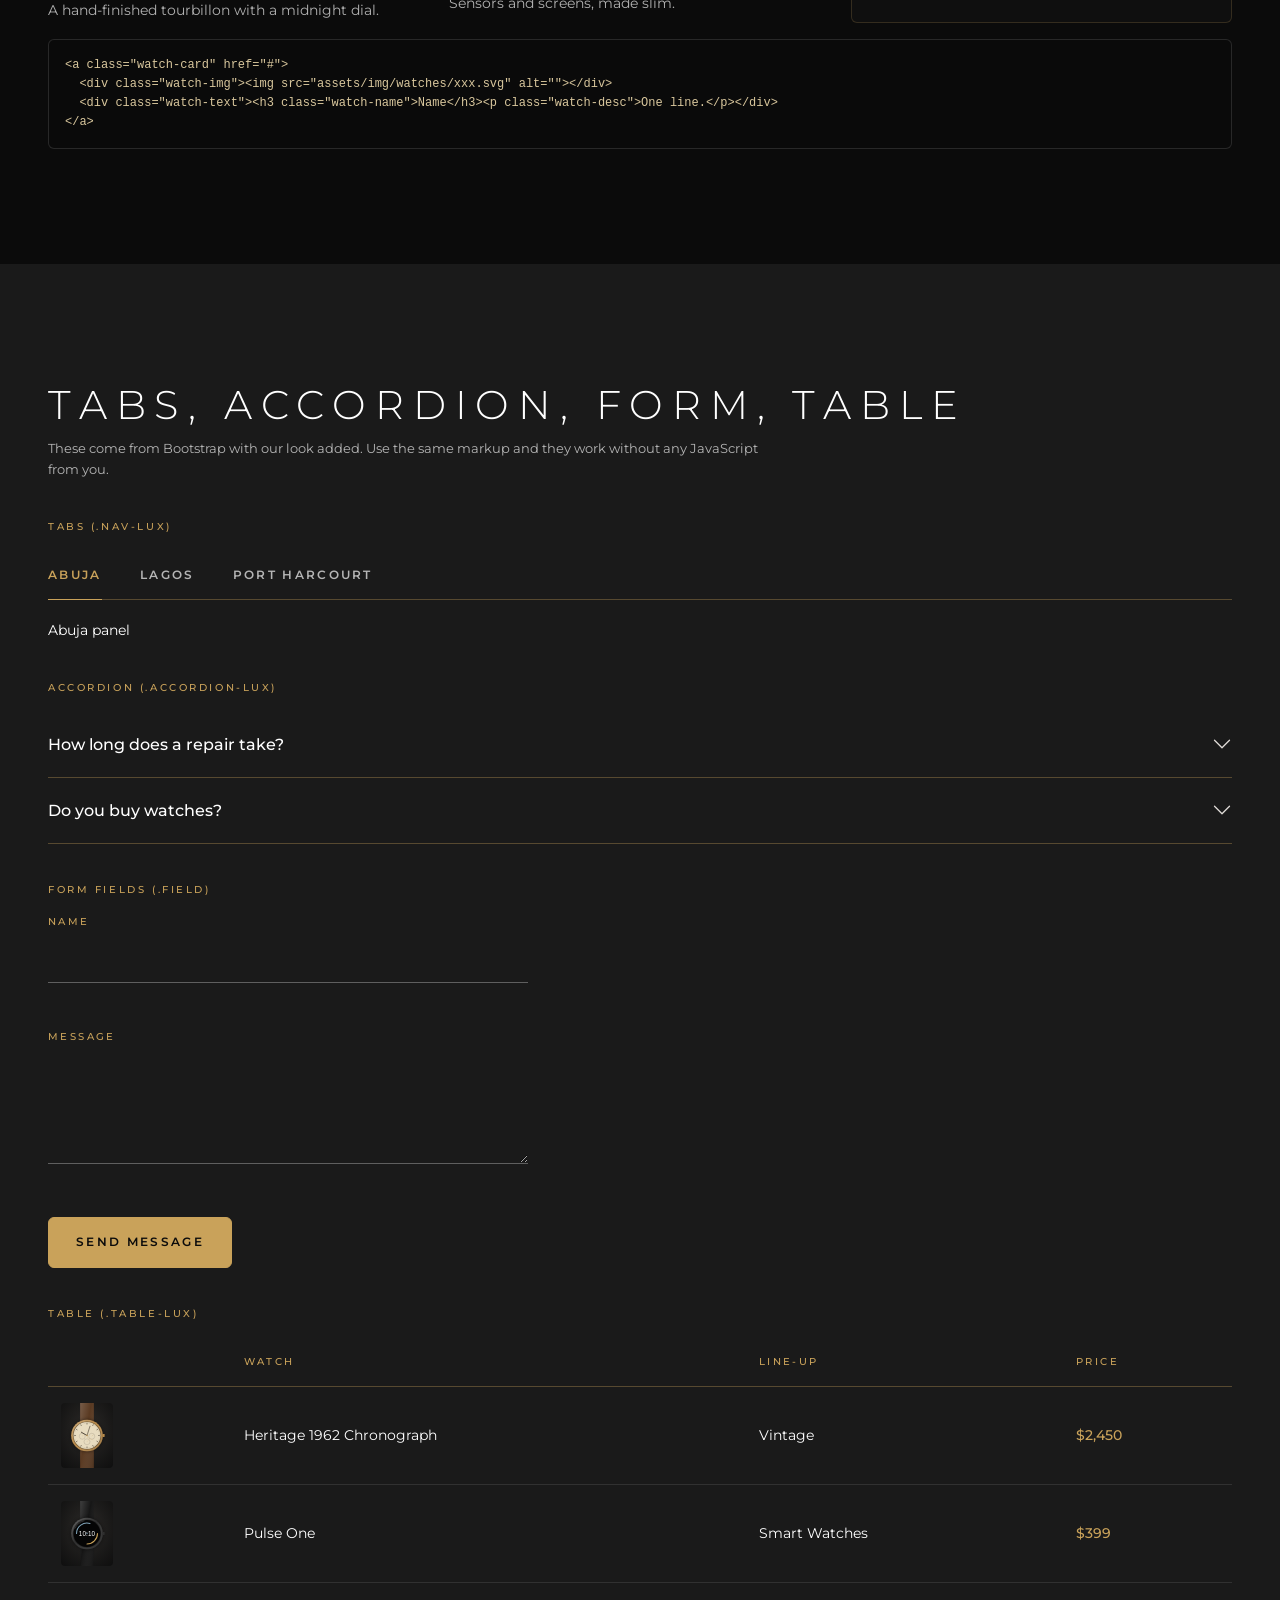
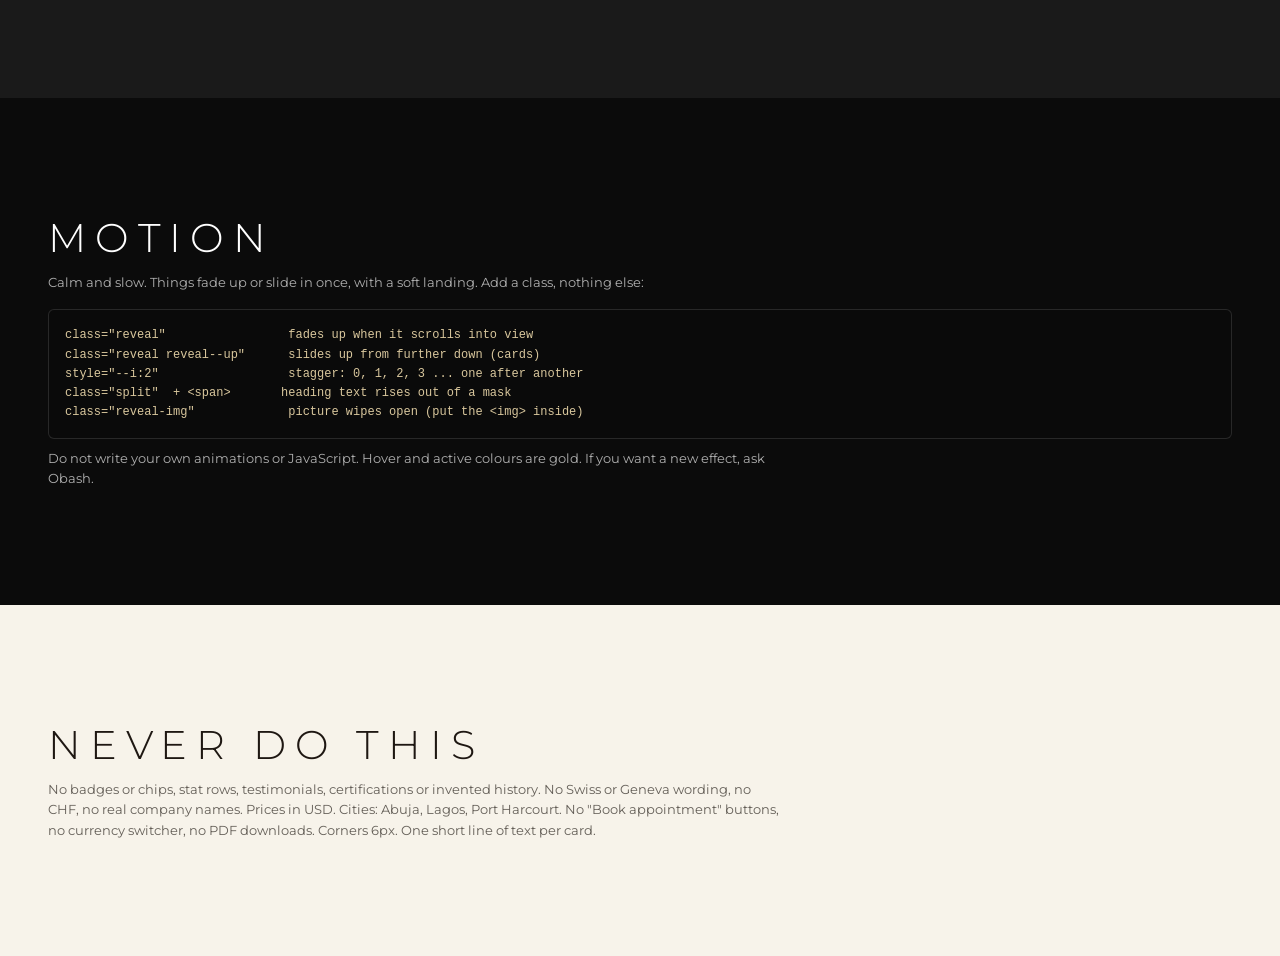
==== commit b5a7d59b: "Fix: keep Smart Watches, remove Sport & Dive (3 collections, 6 watches) Co-Authored-By: Claude Sonne" ====
--- a/docs/style-guide.html
+++ b/docs/style-guide.html
@@ -107,7 +107,7 @@
     <div class="sg-label">Watch card</div>
     <div class="sg-grid3">
       <a class="watch-card" href="#"><div class="watch-img"><img src="../assets/img/watches/monarch-tourbillon.svg" alt=""></div><div class="watch-text"><h3 class="watch-name">Monarch Tourbillon</h3><p class="watch-desc">A hand-finished tourbillon with a midnight dial.</p></div></a>
-      <a class="coll-card" href="#" style="opacity:1"><div class="coll-img"><img src="../assets/img/collections/sport.svg" alt=""></div><h3>Sport &amp; Dive</h3><p>Built for water, trails and speed.</p></a>
+      <a class="coll-card" href="#" style="opacity:1"><div class="coll-img"><img src="../assets/img/collections/smart.svg" alt=""></div><h3>Smart Watches</h3><p>Sensors and screens, made slim.</p></a>
       <a class="svc-card" href="#" style="min-height:0"><div class="svc-top"><span>Service 01</span></div><h3>Repair</h3><p>Movements serviced, cases restored.</p><div class="svc-foot"><span>Learn more</span><svg viewBox="0 0 18 10" fill="none" stroke="currentColor" stroke-width="1.2"><path d="M0 5h16M12 1l4 4-4 4"/></svg></div></a>
     </div>
     <pre>&lt;a class="watch-card" href="#"&gt;
@@ -152,8 +152,8 @@
     <table class="table-lux">
       <thead><tr><th></th><th>Watch</th><th>Line-up</th><th>Price</th></tr></thead>
       <tbody>
-        <tr><td><img src="../assets/img/watches/abyss-diver-300.svg" alt=""></td><td>Abyss Diver 300</td><td>Sport &amp; Dive</td><td class="price">$1,350</td></tr>
-        <tr><td><img src="../assets/img/watches/solar-trail.svg" alt=""></td><td>Solar Trail</td><td>Sport &amp; Dive</td><td class="price">$420</td></tr>
+        <tr><td><img src="../assets/img/watches/heritage-1962-chronograph.svg" alt=""></td><td>Heritage 1962 Chronograph</td><td>Vintage</td><td class="price">$2,450</td></tr>
+        <tr><td><img src="../assets/img/watches/pulse-one.svg" alt=""></td><td>Pulse One</td><td>Smart Watches</td><td class="price">$399</td></tr>
       </tbody>
     </table>
   </div>
